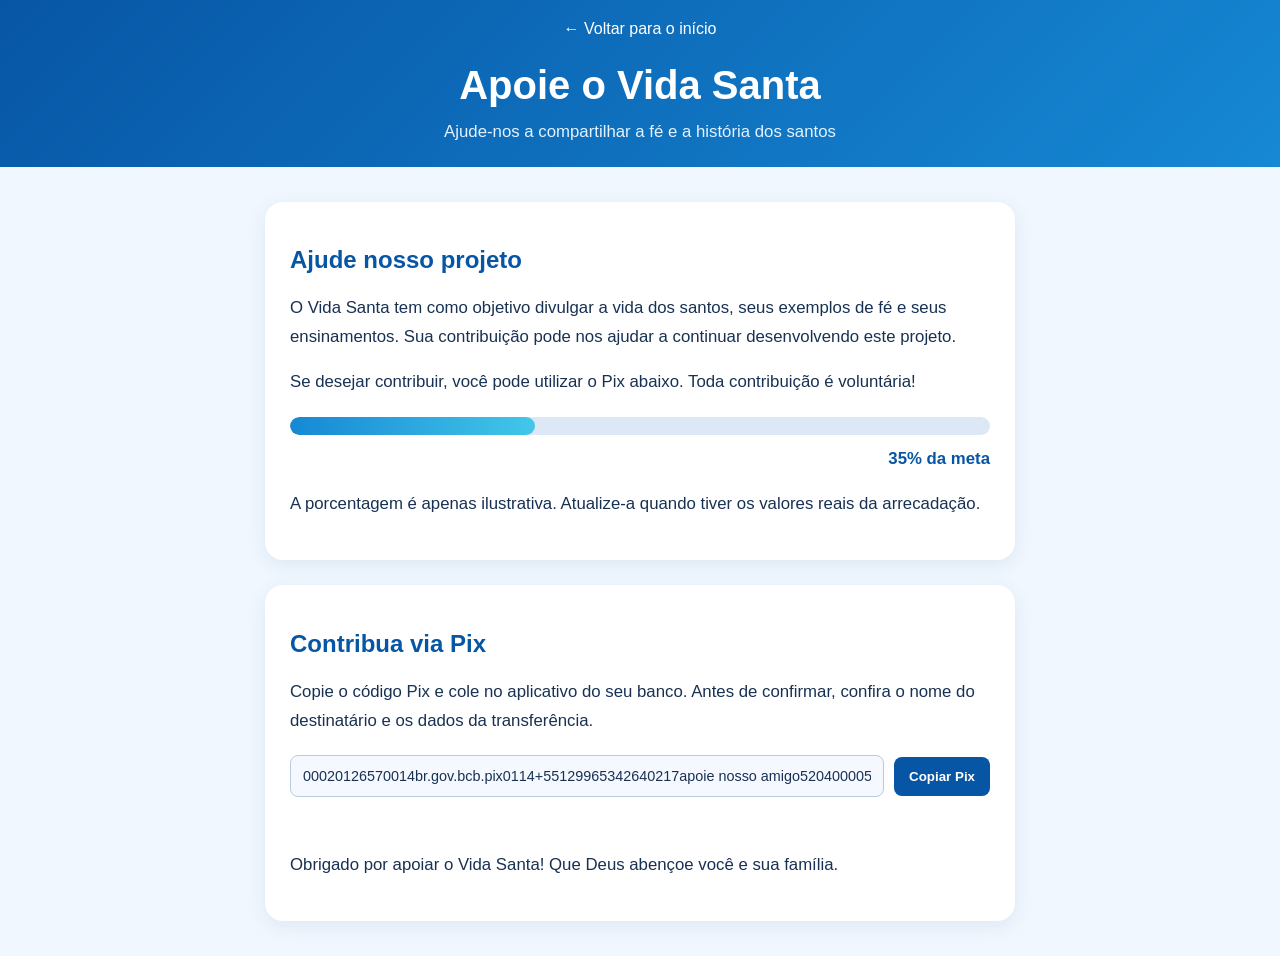
==== apoie.html @ 4dc81d45 "Criacao" ====
<!DOCTYPE html>
<html lang="pt-br">
<head>
    <meta charset="UTF-8">
    <meta name="viewport" content="width=device-width, initial-scale=1.0">

    <title>Apoie o Vida Santa</title>

    <style>
        * {
            box-sizing: border-box;
        }

        body {
            font-family: Arial, Helvetica, sans-serif;
            margin: 0;
            min-height: 100vh;
            background-color: #f0f7ff;
            color: #183153;
        }

        header {
            background: linear-gradient(135deg, #0756a5, #1688d4);
            color: white;
            padding: 20px;
            text-align: center;
        }

        header a {
            color: white;
            text-decoration: none;
            display: inline-block;
            margin-bottom: 15px;
        }

        header a:hover {
            text-decoration: underline;
        }

        header h1 {
            margin: 10px 0;
            font-size: clamp(1.7rem, 5vw, 2.5rem);
        }

        header p {
            margin: 0;
            color: #e4f2ff;
        }

        main {
            width: min(90%, 750px);
            margin: 35px auto;
        }

        .card {
            background-color: white;
            padding: 25px;
            border-radius: 18px;
            box-shadow: 0 5px 20px #18315315;
            margin-bottom: 25px;
        }

        h2 {
            color: #0756a5;
        }

        p {
            font-size: 1.05rem;
            line-height: 1.7;
        }

        .carregamento {
            width: 100%;
            height: 18px;
            background-color: #dce8f5;
            border-radius: 30px;
            overflow: hidden;
            margin: 20px 0 10px;
        }

        .progresso {
            width: 35%;
            height: 100%;
            background: linear-gradient(90deg, #1688d4, #42c7e9);
            border-radius: 30px;
            transition: width 0.5s ease;
        }

        #porcentagem {
            text-align: right;
            color: #0756a5;
            font-weight: bold;
            margin: 5px 0;
        }

        .pix {
            display: flex;
            align-items: center;
            gap: 10px;
            margin-top: 20px;
        }

        .pix input {
            min-width: 0;
            flex: 1;
            padding: 12px;
            border: 1px solid #b7cce2;
            border-radius: 8px;
            background: #f5f9ff;
            color: #183153;
            font-size: 0.9rem;
        }

        .pix button {
            border: none;
            border-radius: 8px;
            padding: 12px 15px;
            background-color: #0756a5;
            color: white;
            cursor: pointer;
            font-weight: bold;
        }

        .pix button:hover {
            background-color: #063e78;
        }

        #resposta {
            color: #168447;
            font-weight: bold;
            min-height: 20px;
        }

        footer {
            background-color: #102b4e;
            color: white;
            text-align: center;
            padding: 20px;
            margin-top: 40px;
        }

        footer p {
            font-size: 0.9rem;
            margin: 5px;
        }

        @media (max-width: 480px) {
            main {
                width: 92%;
                margin: 20px auto;
            }

            .card {
                padding: 18px;
            }

            .pix {
                flex-wrap: wrap;
            }

            .pix input {
                flex-basis: 100%;
            }

            .pix button {
                width: 100%;
            }
        }
    </style>
</head>

<body>

    <header>
        <a href="index.html">← Voltar para o início</a>

        <h1>Apoie o Vida Santa</h1>

        <p>Ajude-nos a compartilhar a fé e a história dos santos</p>
    </header>

    <main>
        <section class="card">
            <h2>Ajude nosso projeto</h2>

            <p>
                O Vida Santa tem como objetivo divulgar a vida dos santos,
                seus exemplos de fé e seus ensinamentos. Sua contribuição
                pode nos ajudar a continuar desenvolvendo este projeto.
            </p>

            <p>
                Se desejar contribuir, você pode utilizar o Pix abaixo.
                Toda contribuição é voluntária!
            </p>

            <div class="carregamento"
                 role="progressbar"
                 aria-label="Progresso da arrecadação"
                 aria-valuemin="0"
                 aria-valuemax="100"
                 aria-valuenow="35">
                <div class="progresso" id="progresso"></div>
            </div>

            <p id="porcentagem">35% da meta</p>

            <p>
                A porcentagem é apenas ilustrativa. Atualize-a quando
                tiver os valores reais da arrecadação.
            </p>
        </section>

        <section class="card">
            <h2>Contribua via Pix</h2>

            <p>
                Copie o código Pix e cole no aplicativo do seu banco.
                Antes de confirmar, confira o nome do destinatário
                e os dados da transferência.
            </p>

            <div class="pix">
                <input
                    type="text"
                    id="texto"
                    value="00020126570014br.gov.bcb.pix0114+55129965342640217apoie nosso amigo5204000053039865802BR5930luiz otavio da Silva meirelles6013cruzeiro - sp62170513LUI050920261263047416"
                    readonly
                    aria-label="Código Pix para copiar"
                >

                <button type="button" onclick="copiarTexto()">
                    Copiar Pix
                </button>
            </div>

            <p id="resposta" role="status" aria-live="polite"></p>

            <p>
                Obrigado por apoiar o Vida Santa! Que Deus abençoe
                você e sua família.
            </p>
        </section>
    </main>
    <script>
        async function copiarTexto() {
            const input = document.getElementById("texto");
            const resposta = document.getElementById("resposta");

            if (
                !input.value ||
                input.value === "COLOQUE_AQUI_O_CODIGO_PIX_VALIDO"
            ) {
                resposta.style.color = "#b42318";
                resposta.textContent =
                    "Adicione um código Pix válido antes de copiar.";
                return;
            }

            try {
                await navigator.clipboard.writeText(input.value);
                resposta.style.color = "#168447";
                resposta.textContent = "Código copiado! ✅";
            } catch (erro) {
                input.select();
                const copiou = document.execCommand("copy");

                resposta.style.color = copiou ? "#168447" : "#b42318";
                resposta.textContent = copiou
                    ? "Código copiado! ✅"
                    : "Não foi possível copiar. Selecione e copie manualmente.";
            }
        }
    </script>

</body>
</html>
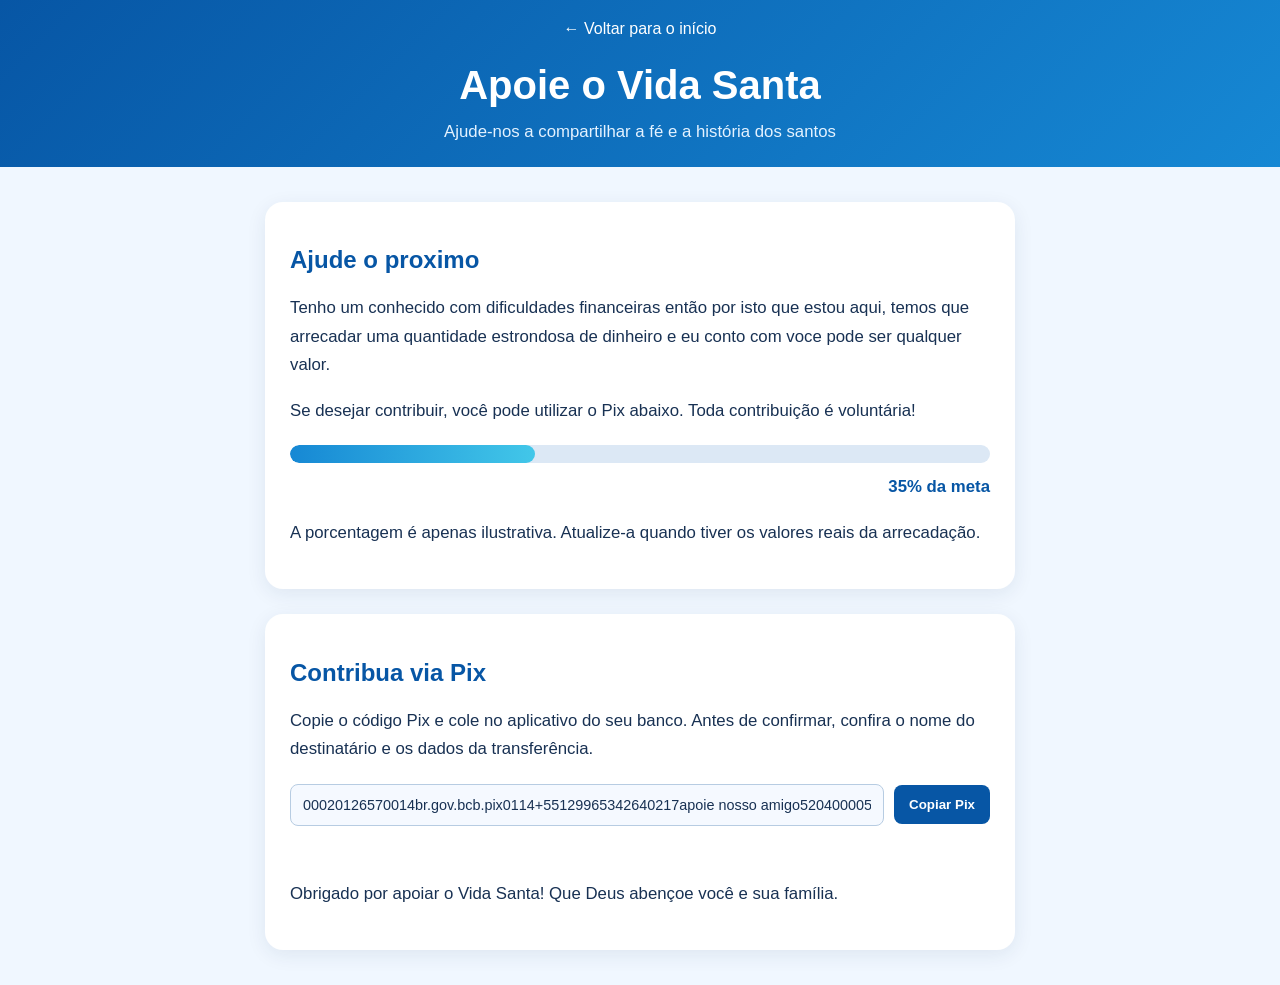
==== commit 57bf4534: "Update apoie.html" ====
--- a/apoie.html
+++ b/apoie.html
@@ -181,12 +181,10 @@
 
     <main>
         <section class="card">
-            <h2>Ajude nosso projeto</h2>
-
-            <p>
-                O Vida Santa tem como objetivo divulgar a vida dos santos,
-                seus exemplos de fé e seus ensinamentos. Sua contribuição
-                pode nos ajudar a continuar desenvolvendo este projeto.
+            <h2>Ajude o proximo</h2>
+
+            <p>
+                Tenho um conhecido com dificuldades financeiras então por isto que estou aqui, temos que arrecadar uma quantidade estrondosa de dinheiro e eu conto com voce pode ser qualquer valor.
             </p>
 
             <p>
